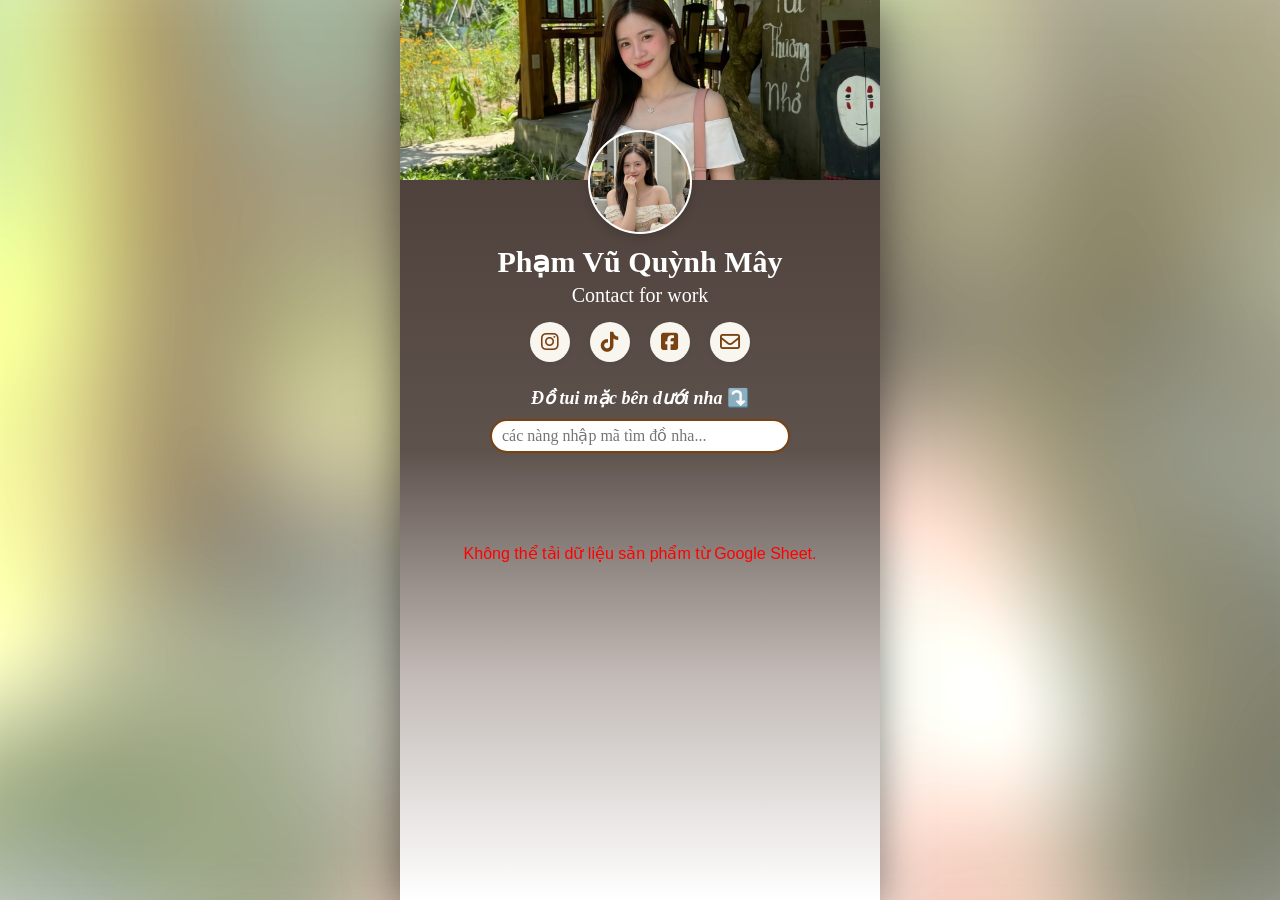
==== index.html @ 5b3389b4 "hoan thien code linkbio" ====
<!DOCTYPE html>
<html lang="vi">
<head>
    <meta charset="UTF-8">
    <meta name="viewport" content="width=device-width, initial-scale=1.0">
    <!-- Thẻ tối ưu hiển thị khi share link lên mạng xã hội -->
    <meta property="og:title" content="Phạm Vũ Quỳnh Mây | Link Bio & Review">
    <meta property="og:description" content="Tổng hợp đồ xinh tui mặc, các nàng nhập mã để tìm đồ nha!">
    <meta property="og:image" content="profile_phamvuquynhmay.png">
    <meta property="og:type" content="website">
    
    <!-- Favicon SVG màu trắng, không có vòng tròn nền -->
    <link rel="icon" type="image/svg+xml" href="data:image/svg+xml,<svg xmlns='http://www.w3.org/2000/svg' viewBox='0 0 32 32'><g transform='translate(4, 4) scale(1)'><path d='M10 13a5 5 0 0 0 7.54.54l3-3a5 5 0 0 0-7.07-7.07l-1.72 1.71' fill='none' stroke='%23FFFFFF' stroke-width='2.8' stroke-linecap='round' stroke-linejoin='round'/><path d='M14 11a5 5 0 0 0-7.54-.54l-3 3a5 5 0 0 0 7.07 7.07l1.71-1.71' fill='none' stroke='%23FFFFFF' stroke-width='2.8' stroke-linecap='round' stroke-linejoin='round'/></g></svg>">
    
    <!-- Liên kết đến file CSS bên ngoài -->
    <link rel="stylesheet" href="style.css">
    <link rel="stylesheet" href="https://cdnjs.cloudflare.com/ajax/libs/font-awesome/6.5.1/css/all.min.css">
</head>
<body>
    <!-- Bắt buộc khung chứa chính có position: relative để nút con định vị chuẩn xác bên trong -->
    <div class="bio-container" style="position: relative;">
        <!-- 1. Ảnh bìa (Cover photo) -->
        <div class="cover-photo">
            <img src="generated-images__link-in-bio__header-block__home__155e7f6a-af6e-482b-82a9-f696f2c221dc__448709b6-f2b4-4eed-a0bf-a99daf469901.webp" alt="Cover">
        </div>
        <!-- 2. Avatar tròn -->
        <div class="avatar-wrapper">
            <img src="profile_phamvuquynhmay.png" alt="Avatar">
        </div>
        <!-- 3. Tên và Bio -->
        <div class="profile-info">
            <h1>Phạm Vũ Quỳnh Mây</h1>
            <p>Contact for work</p>
        </div>
        <!-- 4. Các nút mạng xã hội -->
        <div class="social-icons">
            <a href="https://www.instagram.com/pvq.may_/" target="_blank" title="Instagram"><i class="fa-brands fa-instagram"></i></a>
            <a href="https://www.tiktok.com/@phamvuquynhmay" target="_blank" title="TikTok"><i class="fa-brands fa-tiktok"></i></a>
            <a href="https://www.facebook.com/maidaily.doxinh" target="_blank" title="Facebook"><i class="fa-brands fa-square-facebook"></i></a>
            <a href="https://mail.google.com/mail/?view=cm&fs=1&to=mayphamvuquynhmay@gmail.com" target="_blank" title="Email"><i class="fa-regular fa-envelope"></i></a>
        </div>
        <!-- 5. Tiêu đề và Ô tìm kiếm mã sản phẩm -->
        <div class="search-section">
            <p class="search-label"><i>Đồ tui mặc bên dưới nha </i>⤵️</p>
            <form onsubmit="event.preventDefault(); searchAndScroll();">
                <input type="search" id="searchCodeInput" placeholder="các nàng nhập mã tìm đồ nha..." maxlength="4" enterkeyhint="search">
            </form>
            <!-- Dòng chữ thông báo lỗi hiện trực tiếp, không bị Messenger chặn -->
            <div id="searchMessage" style="color: #ffffff; font-size: 15px; margin-top: 8px; text-align: center; font-family: Arima Madurai; min-height: 22px; font-weight: 600; text-shadow: 0 1px 2px rgba(0,0,0,0.4);"></div>
        </div>
        <!-- 6. Khu vực chứa danh sách sản phẩm (Sẽ được JavaScript tự động điền vào đây) -->
        <div id="product-list" class="product-list">
            <!-- Sản phẩm sẽ hiện ở đây -->
        </div>

       <!-- Nút nổi quay lại chỉ còn icon mũi tên -->
            <button id="backToTopBtn" onclick="scrollToSearch()" title="Quay lại tìm kiếm">
                <i class="fa-solid fa-arrow-up"></i>
            </button>
    </div>

    <!-- Liên kết đến file JavaScript -->
    <script src="script.js"></script>
</body>
</html>
---- style.css ----
/* --- Áp dụng cho TOÀN BỘ trang web (Chặn bôi đen, chặn menu giữ ảnh trên điện thoại) --- */
body, html {
    -webkit-user-select: none;    
    -moz-user-select: none;        
    -ms-user-select: none;        
    user-select: none;            
    /* ĐÃ XÓA -webkit-touch-callout: none; ở đây để cho phép hiện preview link */
}

/* Cho phép người dùng nhập liệu bình thường ở các ô tìm kiếm hoặc ô nhập văn bản */
input, textarea {
    -webkit-user-select: text;
    user-select: text;
}

/* Thiết lập chung và body */
body {
    margin: 0;
    padding: 0;
    font-family: -apple-system, BlinkMacSystemFont, "Segoe UI", Roboto, Helvetica, Arial, sans-serif;
    color: #333;
    display: flex;
    justify-content: center;
    align-items: flex-start;
    min-height: 100vh;
    position: relative;
    background-color: #f9f6f0;
    overflow-x: hidden;
}
body::before {
    content: "";
    position: fixed;
    top: 0;
    left: 0;
    width: 100vw;
    height: 100vh;
    background-image: url('generated-images__link-in-bio__header-block__home__155e7f6a-af6e-482b-82a9-f696f2c221dc__448709b6-f2b4-4eed-a0bf-a99daf469901.webp');
    background-size: cover;
    background-position: center;
    filter: blur(50px) brightness(1.4) saturate(1.3);
    transform: scale(1.2);
    z-index: -2;
}
body::after {
    content: "";
    position: fixed;
    top: 0;
    left: 0;
    width: 100vw;
    height: 100vh;
    background: rgba(255, 255, 255, 0.4);
    z-index: -1;
}

/* Khung chính của trang Bio */
.bio-container {
    width: 100%;
    max-width: 480px;
    background: linear-gradient(to bottom, #453731 0%, #5E524D 50%, #C2BAB6 75%, #FFFFFF 100%);
    min-height: 100vh;
    box-shadow: 0 10px 40px rgba(0, 0, 0, 0.5);
    position: relative;
    padding-bottom: 40px;
    box-sizing: border-box;
    z-index: 1;
    border-radius: 0 !important;
    margin-top: 0 !important;
}

/* 1. Ảnh bìa (Cover photo) */
.cover-photo {
    width: 100%;
    height: 180px;
    overflow: hidden;
}
.cover-photo img {
    width: 100%;
    height: 100%;
    object-fit: cover;
}

/* 2. Avatar tròn */
.avatar-wrapper {
    width: 100px;
    height: 100px;
    border-radius: 50%;
    overflow: hidden;
    border: 2px solid #fff;
    margin: -50px auto 10px auto;
    position: relative;
    box-shadow: 0 4px 10px rgba(0, 0, 0, 0.15);
    background-color: #fff;
}
.avatar-wrapper img {
    width: 100%;
    height: 100%;
    object-fit: cover;
}

/* 3. Tên và Bio */
.profile-info {
    text-align: center;
    margin-bottom: 15px;
    padding: 0 15px;
}
.profile-info h1 {
    font-size: 30px;
    margin: 0 0 5px 0;
    color: #ffffff;
    font-weight: 700;
    font-family: Playfair Display;
}
.profile-info p {
    font-size: 20px;
    color: #ffffff;
    margin: 0;
    font-family: Arima Madurai;
}

/* 4. Các nút mạng xã hội */
.social-icons {
    display: flex;
    justify-content: center;
    gap: 20px;
    margin-bottom: 25px;
}
.social-icons a {
    font-size: 20px;
    color: #784212;
    background-color: #f9f6f0;
    width: 40px;
    height: 40px;
    border-radius: 50%;
    display: flex;
    justify-content: center;
    align-items: center;
    text-decoration: none;
    transition: transform 0.2s ease, background-color 0.2s ease, color 0.2s ease;
    box-shadow: 0 2px 5px rgba(0,0,0,0.05);
}
.social-icons a:active, .social-icons a:hover {
    background-color: #784212;
    color: #fff;
    transform: scale(0.95);
}

/* 5. Ô tìm kiếm */
.search-section {
    text-align: center;
    padding: 0 20px;
    margin-bottom: 25px;
}
.search-label {
    font-size: 18px;
    font-weight: 600;
    color: #ffff;
    margin-bottom: 10px;
    font-family: Arima Madurai;
}
#searchCodeInput {
    width: 100%;
    max-width: 300px;
    padding: 6px 10px;
    border: 2px solid #784212;
    border-radius: 25px;
    outline: none;
    box-sizing: border-box;
    transition: all 0.3s ease;
    background-color: #fff;
    font-family: Arima Madurai;
    font-size: 16px;
    transform: none !important;
}
#searchCodeInput:focus {
    box-shadow: 0 0 8px rgba(120, 66, 18, 0.4);
    transform: none !important;
}

/* 6. Khu vực danh sách sản phẩm */
.product-list {
    display: flex;
    flex-direction: column;
    align-items: center;
    gap: 15px;
    padding: 0 15px;
    width: 100%;
    box-sizing: border-box;
}

/* Khung sản phẩm chuẩn: Mở hoàn toàn tính năng chạm giữ xem trước link (Preview) */

.product-card, 
a.product-card {
    width: 100%;
    max-width: 410px;
    height: 180px;
    border: 2px solid #784212;
    border-radius: 16px;
    box-sizing: border-box;
    position: relative;
    overflow: hidden;
    background-color: #fff !important;
    display: flex;
    text-decoration: none;
    
    transform-origin: center center;
    transition: transform 0.45s cubic-bezier(0.25, 0.8, 0.25, 1), box-shadow 0.45s ease, opacity 0.4s ease, filter 0.4s ease !important;
    opacity: 1;
    box-shadow: 0 4px 10px rgba(0, 0, 0, 0.05);
    
    /* CHÚ Ý: Đã gỡ bỏ touch-callout và user-select chặn trên thẻ a để cho phép hiện preview */
    -webkit-user-select: none !important;
    user-select: none !important;
}

.product-card.reverse {
    flex-direction: row-reverse;
}

.product-card .card-image {
    width: 50%;
    height: 100%;
    flex-shrink: 0;
    background: #eee;
    /* Gỡ bỏ mọi lệnh chặn touch-callout ở vùng ảnh */
}

.product-card .card-image img {
    width: 100%;
    height: 100%;
    object-fit: cover;
    object-position: center 20%;
    
    /* QUAN TRỌNG: Gỡ bỏ pointer-events: none để khi người dùng nhấn giữ vào ảnh, 
       trình duyệt nhận diện đúng là đang bấm vào link nằm trong thẻ a và bật Preview */
    -webkit-user-drag: none;
}

.product-card .card-content {
    width: 50%;
    height: 100%;
    padding: 15px;
    display: flex;
    flex-direction: column;
    justify-content: center;
    box-sizing: border-box;
    background-color: #fff !important;
}

/* Hiệu ứng co giãn mềm mại khi HOVER hoặc ACTIVE */
.product-card:hover, 
a.product-card:hover,
.product-card:active,
a.product-card:active {
    transform: scale(1.02);
    box-shadow: 0 10px 24px rgba(120, 66, 18, 0.15);
}

/* --- HIỆU ỨNG TÌM KIẾM MÃ SẢN PHẨM --- */
.product-card.product-highlight {
    transform: scale(1.04) !important;
    box-shadow: 0 16px 32px rgba(120, 66, 18, 0.3) !important;
    border-color: #d97706 !important;
    z-index: 10;
}

.product-card.product-dimmed {
    opacity: 0.35 !important;
    filter: grayscale(30%);
}
/* --- NÚT QUAY LẠI CHỈ CÓ ICON MŨI TÊN --- */
#backToTopBtn {
    position: sticky;
    float: right;
    bottom: 20px;
    margin-right: 0px;
    margin-top: -50px; /* Điều chỉnh lại khoảng cách cho cân đối khi không có chữ */
    z-index: 99;
    width: 38px;   /* Thu nhỏ kích thước lại chút cho gọn gàng */
    height: 38px;
    background-color: #784212; /* Tông màu chủ đạo */
    color: white;
    border: none;
    border-radius: 50%;
    cursor: pointer;
    display: flex;
    align-items: center;
    justify-content: center;
    box-shadow: 0 4px 10px rgba(0, 0, 0, 0.3);
    opacity: 0;
    visibility: hidden;
    transition: all 0.3s ease;
    -webkit-tap-highlight-color: transparent;
    padding: 0;
}

/* Định dạng icon mũi tên nằm chính giữa nút */
#backToTopBtn i {
    font-size: 14px;
}

/* Khi cuộn trang xuống đủ điều kiện thì nút sẽ hiện lên */
#backToTopBtn.show {
    opacity: 1;
    visibility: visible;
}

/* Hiệu ứng khi rê chuột hoặc chạm vào nút */
#backToTopBtn:hover {
    transform: scale(1.08);
    background-color: #5E524D;
}

#backToTopBtn:active {
    transform: scale(0.95);
}

/* 7. Responsive */
@media (min-width: 768px) {
    body {
        padding: 0 !important;
    }
    .bio-container {
        border-radius: 0 !important;
        min-height: 100vh;
    }
}
/* 7. Responsive */
@media (min-width: 768px) {
    body {
        padding: 0 !important;
    }
    .bio-container {
        border-radius: 0 !important;
        min-height: 100vh;
    }
}
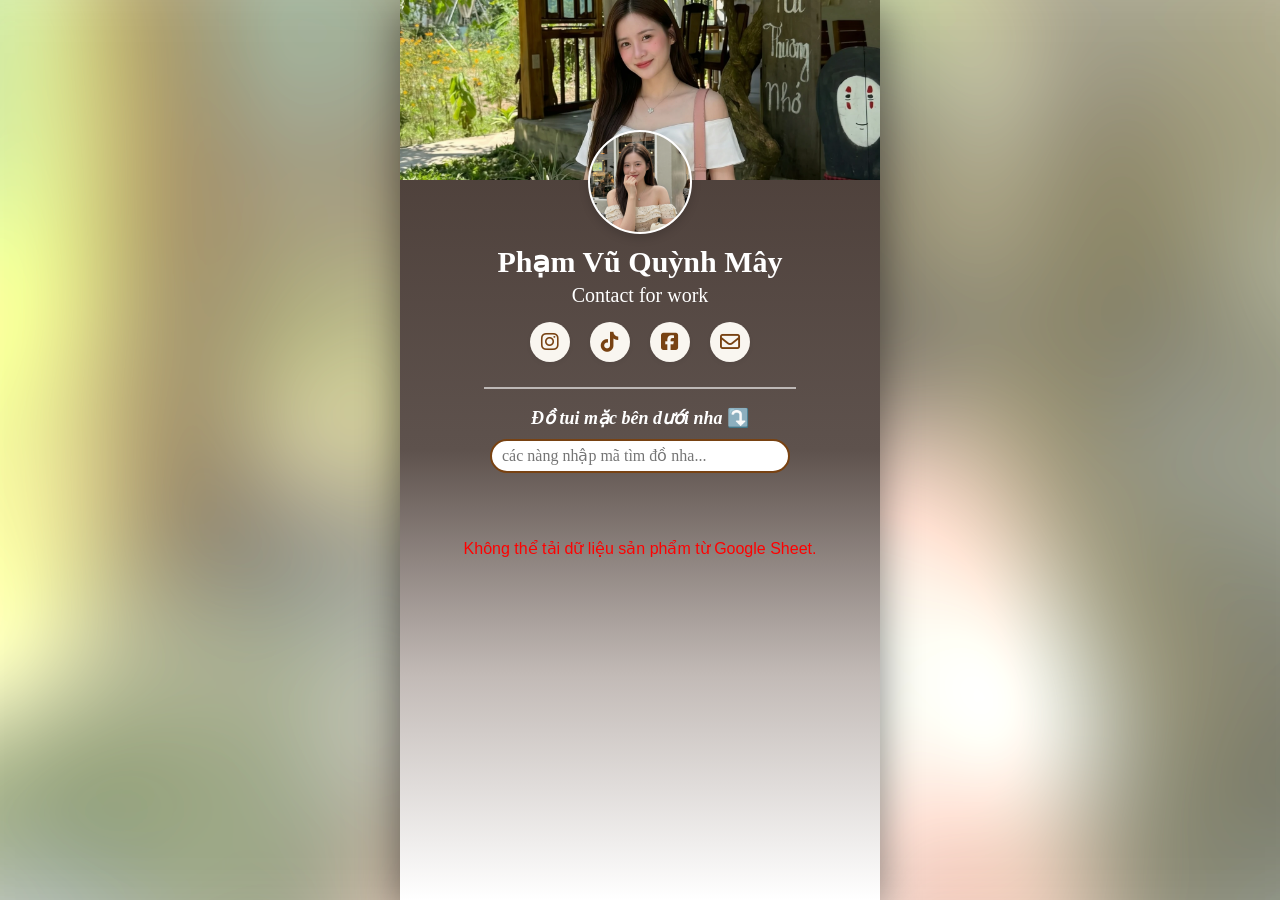
==== commit 9ad8ad0a: "hoan thien code linkbio" ====
--- a/index.html
+++ b/index.html
@@ -39,6 +39,10 @@
             <a href="https://www.facebook.com/maidaily.doxinh" target="_blank" title="Facebook"><i class="fa-brands fa-square-facebook"></i></a>
             <a href="https://mail.google.com/mail/?view=cm&fs=1&to=mayphamvuquynhmay@gmail.com" target="_blank" title="Email"><i class="fa-regular fa-envelope"></i></a>
         </div>
+
+        <!-- DẤU GẠCH NGANG TRẮNG NGĂN CÁCH -->
+        <hr class="divider">
+        
         <!-- 5. Tiêu đề và Ô tìm kiếm mã sản phẩm -->
         <div class="search-section">
             <p class="search-label"><i>Đồ tui mặc bên dưới nha </i>⤵️</p>
--- a/style.css
+++ b/style.css
@@ -144,11 +144,20 @@
     transform: scale(0.95);
 }
 
+/* --- ĐƯỜNG GẠCH --- */
+hr.divider {
+    border: none;
+    height: 1.5px;
+    background-color: #ffffff;
+    width: 65%;
+    margin: 10px auto 15px auto; /* Sửa lại dòng này: 10px ở phía trên, 15px ở phía dưới */
+    opacity: 0.6;
+}
+
 /* 5. Ô tìm kiếm */
 .search-section {
     text-align: center;
     padding: 0 20px;
-    margin-bottom: 25px;
 }
 .search-label {
     font-size: 18px;
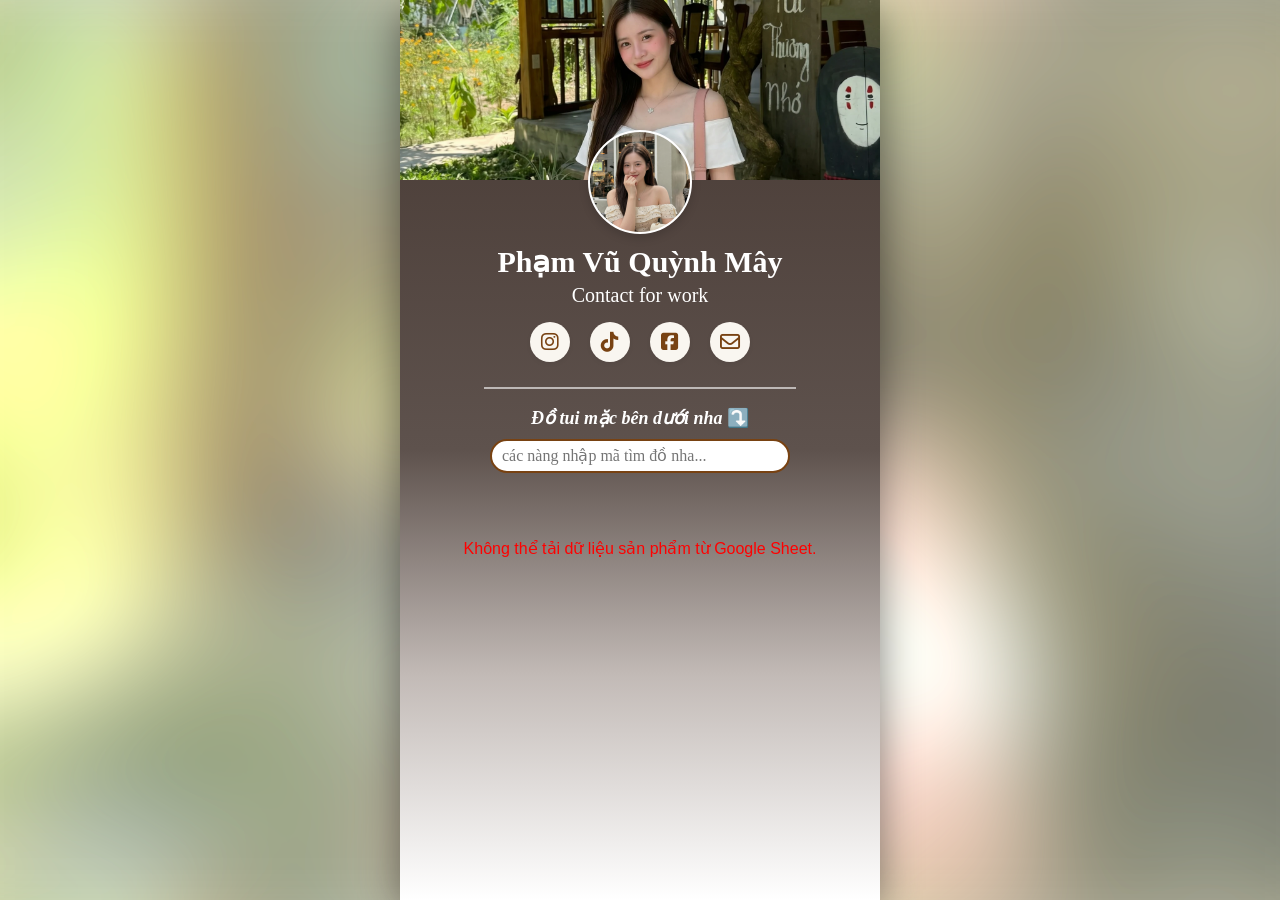
==== commit 9fb9a446: "Toi uu toc do link bio, them phan trang va cache" ====
--- a/index.html
+++ b/index.html
@@ -56,6 +56,12 @@
         <div id="product-list" class="product-list">
             <!-- Sản phẩm sẽ hiện ở đây -->
         </div>
+        <!-- THÊM NÚT XEM THÊM ĐỂ TỐI ƯU TỐC ĐỘ -->
+        <div id="loadMoreContainer" style="text-align: center; margin: 20px 0; display: none;">
+            <button id="loadMoreBtn" onclick="loadMoreProducts()" style="background: #ffffff; color: #2b1d19; border: none; padding: 10px 24px; border-radius: 20px; font-weight: bold; cursor: pointer; box-shadow: 0 4px 10px rgba(0,0,0,0.2); font-family: inherit;">
+                Xem thêm sản phẩm 🔻
+            </button>
+        </div>
 
        <!-- Nút nổi quay lại chỉ còn icon mũi tên -->
             <button id="backToTopBtn" onclick="scrollToSearch()" title="Quay lại tìm kiếm">
--- a/style.css
+++ b/style.css
@@ -7,6 +7,10 @@
     /* ĐÃ XÓA -webkit-touch-callout: none; ở đây để cho phép hiện preview link */
 }
 
+/* html {
+    scroll-behavior: smooth;
+} */
+
 /* Cho phép người dùng nhập liệu bình thường ở các ô tìm kiếm hoặc ô nhập văn bản */
 input, textarea {
     -webkit-user-select: text;
@@ -19,14 +23,13 @@
     padding: 0;
     font-family: -apple-system, BlinkMacSystemFont, "Segoe UI", Roboto, Helvetica, Arial, sans-serif;
     color: #333;
-    display: flex;
-    justify-content: center;
-    align-items: flex-start;
+    display: block; /* Đổi từ flex sang block để khung dính sát đỉnh */
     min-height: 100vh;
     position: relative;
     background-color: #f9f6f0;
     overflow-x: hidden;
 }
+
 body::before {
     content: "";
     position: fixed;
@@ -35,7 +38,6 @@
     width: 100vw;
     height: 100vh;
     background-image: url('generated-images__link-in-bio__header-block__home__155e7f6a-af6e-482b-82a9-f696f2c221dc__448709b6-f2b4-4eed-a0bf-a99daf469901.webp');
-    background-size: cover;
     background-position: center;
     filter: blur(50px) brightness(1.4) saturate(1.3);
     transform: scale(1.2);
@@ -64,7 +66,7 @@
     box-sizing: border-box;
     z-index: 1;
     border-radius: 0 !important;
-    margin-top: 0 !important;
+    margin: 0 auto !important; /* Đảm bảo căn giữa trên PC và dính sát đỉnh trên mobile */
 }
 
 /* 1. Ảnh bìa (Cover photo) */
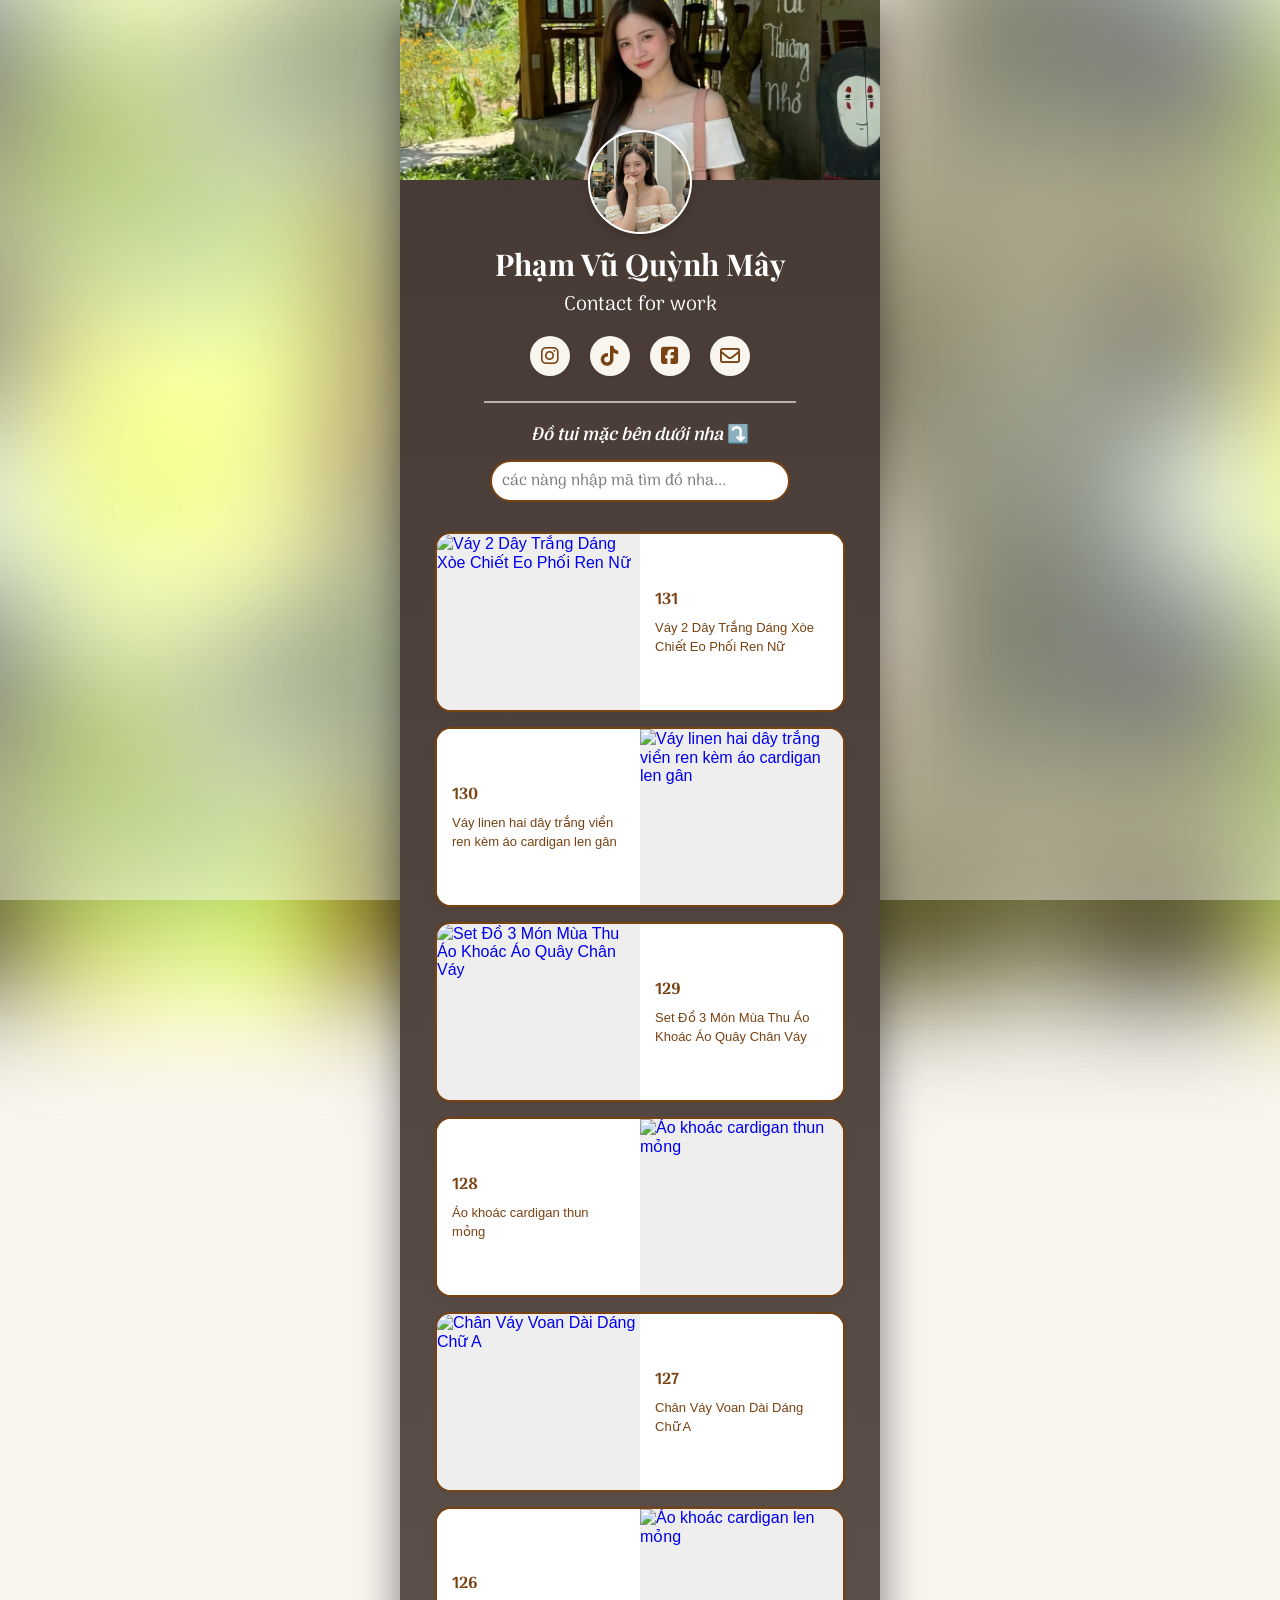
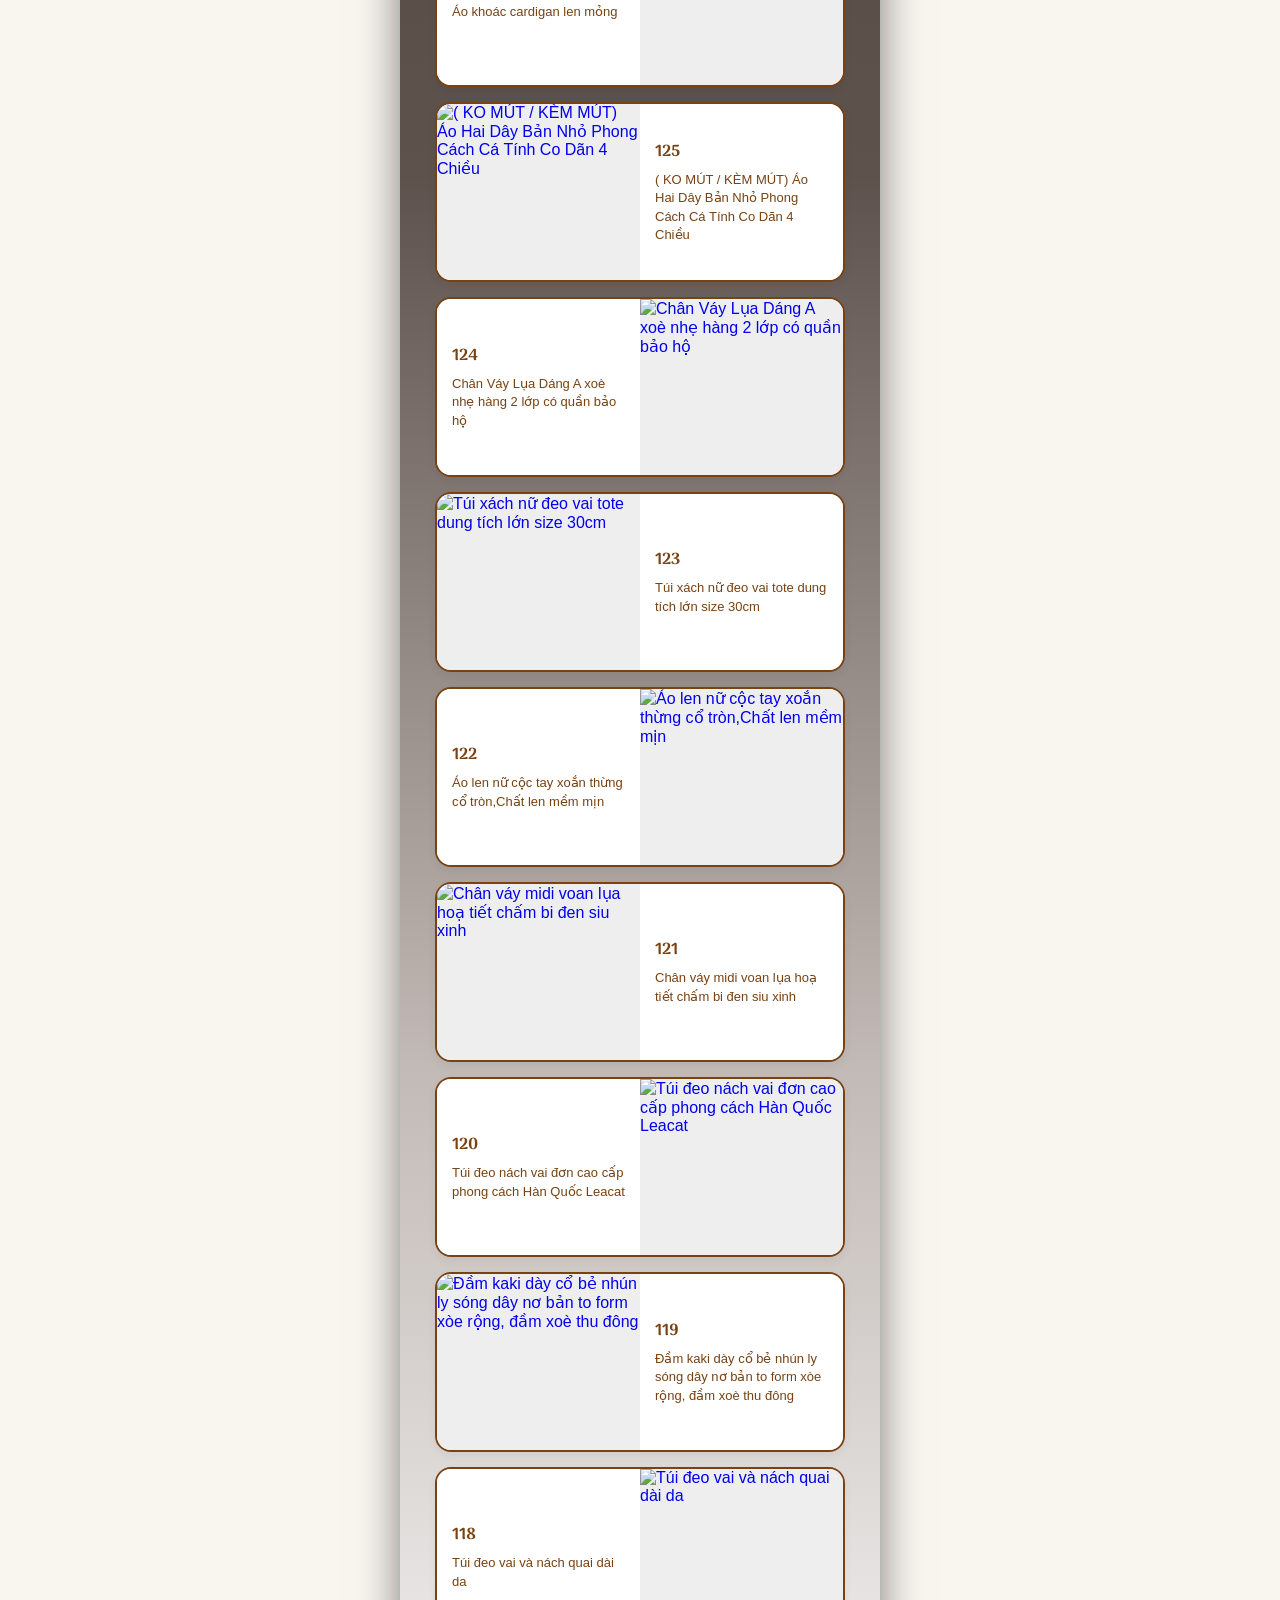
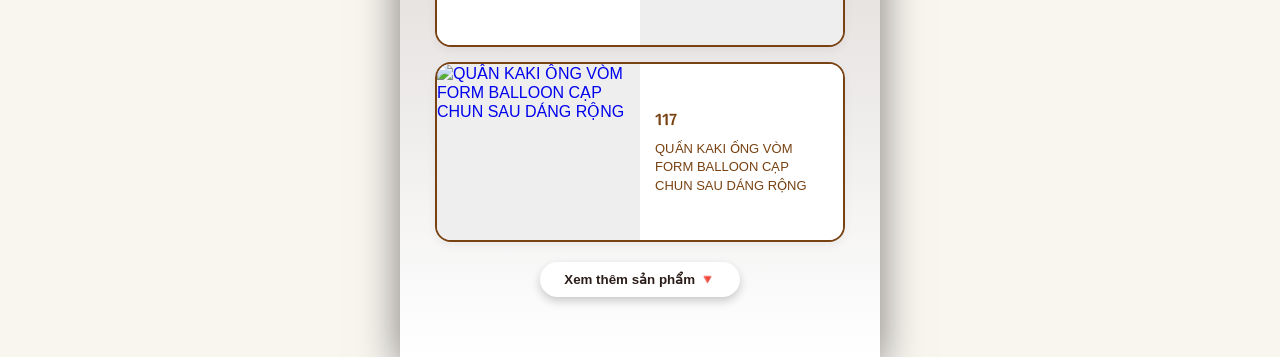
==== commit 7e762163: "cap nhat: Sản phẩm Link bio - Google Trang tính.html, 2.html, 407800075-waffle_k_ltr.css (+34 file)" ====
--- a/index.html
+++ b/index.html
@@ -3,29 +3,55 @@
 <head>
     <meta charset="UTF-8">
     <meta name="viewport" content="width=device-width, initial-scale=1.0">
-    <!-- Thẻ tối ưu hiển thị khi share link lên mạng xã hội -->
+    <title>Phạm Vũ Quỳnh Mây | Link Bio &amp; Review</title>
+    <meta name="description" content="Tổng hợp đồ xinh tui mặc, các nàng nhập mã để tìm đồ nha!">
+
+    <!-- Thẻ tối ưu hiển thị khi share link lên mạng xã hội (og:image phải là URL đầy đủ) -->
     <meta property="og:title" content="Phạm Vũ Quỳnh Mây | Link Bio & Review">
     <meta property="og:description" content="Tổng hợp đồ xinh tui mặc, các nàng nhập mã để tìm đồ nha!">
-    <meta property="og:image" content="profile_phamvuquynhmay.png">
+    <meta property="og:image" content="https://mayphamvuquynh-linkbio.github.io/linkbio/profile_phamvuquynhmay.jpg">
     <meta property="og:type" content="website">
-    
+    <meta property="og:locale" content="vi_VN">
+
     <!-- Favicon SVG màu trắng, không có vòng tròn nền -->
     <link rel="icon" type="image/svg+xml" href="data:image/svg+xml,<svg xmlns='http://www.w3.org/2000/svg' viewBox='0 0 32 32'><g transform='translate(4, 4) scale(1)'><path d='M10 13a5 5 0 0 0 7.54.54l3-3a5 5 0 0 0-7.07-7.07l-1.72 1.71' fill='none' stroke='%23FFFFFF' stroke-width='2.8' stroke-linecap='round' stroke-linejoin='round'/><path d='M14 11a5 5 0 0 0-7.54-.54l-3 3a5 5 0 0 0 7.07 7.07l1.71-1.71' fill='none' stroke='%23FFFFFF' stroke-width='2.8' stroke-linecap='round' stroke-linejoin='round'/></g></svg>">
-    
-    <!-- Liên kết đến file CSS bên ngoài -->
+
+    <!-- Tải sớm ảnh bìa và kết nối trước tới các máy chủ sẽ dùng -->
+    <link rel="preload" as="image" href="cover.webp">
+    <link rel="preconnect" href="https://i.ibb.co">
+    <link rel="preconnect" href="https://fonts.googleapis.com">
+    <link rel="preconnect" href="https://fonts.gstatic.com" crossorigin>
+    <link rel="preconnect" href="https://cdnjs.cloudflare.com" crossorigin>
+
+    <!-- BẮT ĐẦU TẢI DỮ LIỆU NGAY TỪ ĐÂY: không phải đợi CSS, font, icon hay script.js tải xong.
+         products.json là file tĩnh (nhanh). script.js lấy kết quả từ window.__snapshotFetch.
+         Apps Script (chậm) chỉ được gọi khi products.json lỗi hoặc đã cũ. -->
+    <script>
+        window.SHEET_API_URL = 'https://script.google.com/macros/s/AKfycbxqYsVBHmMiiGXJDNW6JQdgBQIZi9Rl0NBmW5xOOk3yvpV-qjSdxjigxwEQpOLTIMnA/exec';
+        window.__snapshotFetch = fetch('products.json', { cache: 'no-cache' }).catch(function () { return null; });
+    </script>
+
+    <!-- CSS chính của trang (nhỏ, cần để hiển thị đúng bố cục) -->
     <link rel="stylesheet" href="style.css">
-    <link rel="stylesheet" href="https://cdnjs.cloudflare.com/ajax/libs/font-awesome/6.5.1/css/all.min.css">
+
+    <!-- Font và icon tải KHÔNG chặn hiển thị: trang hiện trước, font/icon đến sau là tự thay vào -->
+    <link rel="stylesheet" href="https://fonts.googleapis.com/css2?family=Arima+Madurai:wght@400;700&family=Playfair+Display:wght@700&display=swap" media="print" onload="this.media='all'">
+    <link rel="stylesheet" href="https://cdnjs.cloudflare.com/ajax/libs/font-awesome/6.5.1/css/all.min.css" media="print" onload="this.media='all'">
+    <noscript>
+        <link rel="stylesheet" href="https://fonts.googleapis.com/css2?family=Arima+Madurai:wght@400;700&family=Playfair+Display:wght@700&display=swap">
+        <link rel="stylesheet" href="https://cdnjs.cloudflare.com/ajax/libs/font-awesome/6.5.1/css/all.min.css">
+    </noscript>
 </head>
 <body>
-    <!-- Bắt buộc khung chứa chính có position: relative để nút con định vị chuẩn xác bên trong -->
-    <div class="bio-container" style="position: relative;">
+    <!-- Khung chứa chính (position: relative được khai báo trong CSS) -->
+    <div class="bio-container">
         <!-- 1. Ảnh bìa (Cover photo) -->
         <div class="cover-photo">
-            <img src="generated-images__link-in-bio__header-block__home__155e7f6a-af6e-482b-82a9-f696f2c221dc__448709b6-f2b4-4eed-a0bf-a99daf469901.webp" alt="Cover">
+            <img src="cover.webp" alt="Ảnh bìa">
         </div>
         <!-- 2. Avatar tròn -->
         <div class="avatar-wrapper">
-            <img src="profile_phamvuquynhmay.png" alt="Avatar">
+            <img src="profile_phamvuquynhmay.jpg" alt="Ảnh đại diện Phạm Vũ Quỳnh Mây" width="100" height="100">
         </div>
         <!-- 3. Tên và Bio -->
         <div class="profile-info">
@@ -34,42 +60,42 @@
         </div>
         <!-- 4. Các nút mạng xã hội -->
         <div class="social-icons">
-            <a href="https://www.instagram.com/pvq.may_/" target="_blank" title="Instagram"><i class="fa-brands fa-instagram"></i></a>
-            <a href="https://www.tiktok.com/@phamvuquynhmay" target="_blank" title="TikTok"><i class="fa-brands fa-tiktok"></i></a>
-            <a href="https://www.facebook.com/maidaily.doxinh" target="_blank" title="Facebook"><i class="fa-brands fa-square-facebook"></i></a>
-            <a href="https://mail.google.com/mail/?view=cm&fs=1&to=mayphamvuquynhmay@gmail.com" target="_blank" title="Email"><i class="fa-regular fa-envelope"></i></a>
+            <a href="https://www.instagram.com/pvq.may_/" target="_blank" rel="noopener noreferrer" title="Instagram" aria-label="Instagram"><i class="fa-brands fa-instagram" aria-hidden="true"></i></a>
+            <a href="https://www.tiktok.com/@phamvuquynhmay" target="_blank" rel="noopener noreferrer" title="TikTok" aria-label="TikTok"><i class="fa-brands fa-tiktok" aria-hidden="true"></i></a>
+            <a href="https://www.facebook.com/maidaily.doxinh" target="_blank" rel="noopener noreferrer" title="Facebook" aria-label="Facebook"><i class="fa-brands fa-square-facebook" aria-hidden="true"></i></a>
+            <a href="https://mail.google.com/mail/?view=cm&amp;fs=1&amp;to=mayphamvuquynhmay@gmail.com" target="_blank" rel="noopener noreferrer" title="Email" aria-label="Gửi email"><i class="fa-regular fa-envelope" aria-hidden="true"></i></a>
         </div>
 
         <!-- DẤU GẠCH NGANG TRẮNG NGĂN CÁCH -->
         <hr class="divider">
-        
+
         <!-- 5. Tiêu đề và Ô tìm kiếm mã sản phẩm -->
         <div class="search-section">
             <p class="search-label"><i>Đồ tui mặc bên dưới nha </i>⤵️</p>
-            <form onsubmit="event.preventDefault(); searchAndScroll();">
-                <input type="search" id="searchCodeInput" placeholder="các nàng nhập mã tìm đồ nha..." maxlength="4" enterkeyhint="search">
+            <form id="searchForm" onsubmit="event.preventDefault(); searchAndScroll();">
+                <input type="search" id="searchCodeInput" placeholder="các nàng nhập mã tìm đồ nha..." maxlength="10" enterkeyhint="search" autocomplete="off" aria-label="Nhập mã sản phẩm để tìm">
             </form>
             <!-- Dòng chữ thông báo lỗi hiện trực tiếp, không bị Messenger chặn -->
-            <div id="searchMessage" style="color: #ffffff; font-size: 15px; margin-top: 8px; text-align: center; font-family: Arima Madurai; min-height: 22px; font-weight: 600; text-shadow: 0 1px 2px rgba(0,0,0,0.4);"></div>
+            <div id="searchMessage" role="status" aria-live="polite"></div>
         </div>
-        <!-- 6. Khu vực chứa danh sách sản phẩm (Sẽ được JavaScript tự động điền vào đây) -->
+        <!-- 6. Khu vực chứa danh sách sản phẩm (JavaScript tự động điền vào đây) -->
         <div id="product-list" class="product-list">
             <!-- Sản phẩm sẽ hiện ở đây -->
         </div>
-        <!-- THÊM NÚT XEM THÊM ĐỂ TỐI ƯU TỐC ĐỘ -->
-        <div id="loadMoreContainer" style="text-align: center; margin: 20px 0; display: none;">
-            <button id="loadMoreBtn" onclick="loadMoreProducts()" style="background: #ffffff; color: #2b1d19; border: none; padding: 10px 24px; border-radius: 20px; font-weight: bold; cursor: pointer; box-shadow: 0 4px 10px rgba(0,0,0,0.2); font-family: inherit;">
+        <!-- Nút xem thêm để tối ưu tốc độ -->
+        <div id="loadMoreContainer">
+            <button id="loadMoreBtn" type="button" onclick="loadMoreProducts()">
                 Xem thêm sản phẩm 🔻
             </button>
         </div>
 
-       <!-- Nút nổi quay lại chỉ còn icon mũi tên -->
-            <button id="backToTopBtn" onclick="scrollToSearch()" title="Quay lại tìm kiếm">
-                <i class="fa-solid fa-arrow-up"></i>
-            </button>
+        <!-- Nút nổi quay lại chỉ còn icon mũi tên -->
+        <button id="backToTopBtn" type="button" onclick="scrollToSearch()" title="Quay lại tìm kiếm" aria-label="Quay lại ô tìm kiếm">
+            <i class="fa-solid fa-arrow-up" aria-hidden="true"></i>
+        </button>
     </div>
 
     <!-- Liên kết đến file JavaScript -->
-    <script src="script.js"></script>
+    <script src="script.js" defer></script>
 </body>
-</html>+</html>
--- a/style.css
+++ b/style.css
@@ -37,7 +37,7 @@
     left: 0;
     width: 100vw;
     height: 100vh;
-    background-image: url('generated-images__link-in-bio__header-block__home__155e7f6a-af6e-482b-82a9-f696f2c221dc__448709b6-f2b4-4eed-a0bf-a99daf469901.webp');
+    background-image: url('cover.webp');
     background-position: center;
     filter: blur(50px) brightness(1.4) saturate(1.3);
     transform: scale(1.2);
@@ -65,8 +65,8 @@
     padding-bottom: 40px;
     box-sizing: border-box;
     z-index: 1;
-    border-radius: 0 !important;
-    margin: 0 auto !important; /* Đảm bảo căn giữa trên PC và dính sát đỉnh trên mobile */
+    border-radius: 0;
+    margin: 0 auto; /* Căn giữa trên PC và dính sát đỉnh trên mobile */
 }
 
 /* 1. Ảnh bìa (Cover photo) */
@@ -110,13 +110,13 @@
     margin: 0 0 5px 0;
     color: #ffffff;
     font-weight: 700;
-    font-family: Playfair Display;
+    font-family: 'Playfair Display', serif;
 }
 .profile-info p {
     font-size: 20px;
     color: #ffffff;
     margin: 0;
-    font-family: Arima Madurai;
+    font-family: 'Arima Madurai', cursive;
 }
 
 /* 4. Các nút mạng xã hội */
@@ -166,7 +166,7 @@
     font-weight: 600;
     color: #ffff;
     margin-bottom: 10px;
-    font-family: Arima Madurai;
+    font-family: 'Arima Madurai', cursive;
 }
 #searchCodeInput {
     width: 100%;
@@ -178,13 +178,56 @@
     box-sizing: border-box;
     transition: all 0.3s ease;
     background-color: #fff;
-    font-family: Arima Madurai;
+    font-family: 'Arima Madurai', cursive;
     font-size: 16px;
     transform: none !important;
 }
 #searchCodeInput:focus {
     box-shadow: 0 0 8px rgba(120, 66, 18, 0.4);
     transform: none !important;
+}
+
+/* Dòng thông báo khi không tìm thấy mã */
+#searchMessage {
+    color: #ffffff;
+    font-size: 15px;
+    margin-top: 8px;
+    text-align: center;
+    font-family: 'Arima Madurai', cursive;
+    min-height: 22px;
+    font-weight: 600;
+    text-shadow: 0 1px 2px rgba(0, 0, 0, 0.4);
+}
+
+/* Thông báo trong danh sách (đang tải / lỗi / chưa có sản phẩm) */
+.list-message {
+    text-align: center;
+    color: #ffffff;
+    padding: 20px;
+    margin: 0;
+    font-family: 'Arima Madurai', cursive;
+    text-shadow: 0 1px 2px rgba(0, 0, 0, 0.4);
+}
+.list-message-error {
+    color: #ffd6d6;
+}
+
+/* Nút "Xem thêm sản phẩm" */
+#loadMoreContainer {
+    text-align: center;
+    margin: 20px 0;
+    display: none;
+}
+#loadMoreBtn {
+    background: #ffffff;
+    color: #2b1d19;
+    border: none;
+    padding: 10px 24px;
+    border-radius: 20px;
+    font-weight: bold;
+    cursor: pointer;
+    box-shadow: 0 4px 10px rgba(0, 0, 0, 0.2);
+    font-family: inherit;
 }
 
 /* 6. Khu vực danh sách sản phẩm */
@@ -213,7 +256,8 @@
     background-color: #fff !important;
     display: flex;
     text-decoration: none;
-    
+    -webkit-tap-highlight-color: transparent;
+
     transform-origin: center center;
     transition: transform 0.45s cubic-bezier(0.25, 0.8, 0.25, 1), box-shadow 0.45s ease, opacity 0.4s ease, filter 0.4s ease !important;
     opacity: 1;
@@ -258,13 +302,35 @@
     background-color: #fff !important;
 }
 
-/* Hiệu ứng co giãn mềm mại khi HOVER hoặc ACTIVE */
-.product-card:hover, 
-a.product-card:hover,
+/* Mã và tên sản phẩm trong thẻ */
+.product-card .card-id {
+    font-weight: 700;
+    font-family: 'Arima Madurai', cursive;
+    font-size: 16px;
+    color: #784212;
+    margin-bottom: 6px;
+}
+.product-card .card-title {
+    font-size: 13px;
+    color: #784212;
+    margin: 0;
+    line-height: 1.4;
+    display: -webkit-box;
+    -webkit-line-clamp: 4;
+    line-clamp: 4;
+    -webkit-box-orient: vertical;
+    overflow: hidden;
+}
+
+/* Hiệu ứng phóng nhẹ khi HOVER, co lại khi bấm (ACTIVE) */
+.product-card:hover,
+a.product-card:hover {
+    transform: scale(1.02);
+    box-shadow: 0 10px 24px rgba(120, 66, 18, 0.15);
+}
 .product-card:active,
 a.product-card:active {
-    transform: scale(1.02);
-    box-shadow: 0 10px 24px rgba(120, 66, 18, 0.15);
+    transform: scale(0.97);
 }
 
 /* --- HIỆU ỨNG TÌM KIẾM MÃ SẢN PHẨM --- */
@@ -281,11 +347,11 @@
 }
 /* --- NÚT QUAY LẠI CHỈ CÓ ICON MŨI TÊN --- */
 #backToTopBtn {
-    position: sticky;
-    float: right;
+    /* position: fixed ổn định hơn sticky + float trên trình duyệt di động.
+       right được tính để nút luôn nằm trong khung 480px ở giữa màn hình */
+    position: fixed;
     bottom: 20px;
-    margin-right: 0px;
-    margin-top: -50px; /* Điều chỉnh lại khoảng cách cho cân đối khi không có chữ */
+    right: max(16px, calc(50% - 240px + 16px));
     z-index: 99;
     width: 38px;   /* Thu nhỏ kích thước lại chút cho gọn gàng */
     height: 38px;
@@ -326,23 +392,4 @@
     transform: scale(0.95);
 }
 
-/* 7. Responsive */
-@media (min-width: 768px) {
-    body {
-        padding: 0 !important;
-    }
-    .bio-container {
-        border-radius: 0 !important;
-        min-height: 100vh;
-    }
-}
-/* 7. Responsive */
-@media (min-width: 768px) {
-    body {
-        padding: 0 !important;
-    }
-    .bio-container {
-        border-radius: 0 !important;
-        min-height: 100vh;
-    }
-}+/* 7. Responsive: khung đã có max-width 480px và tự căn giữa nên không cần luật riêng cho màn hình lớn */
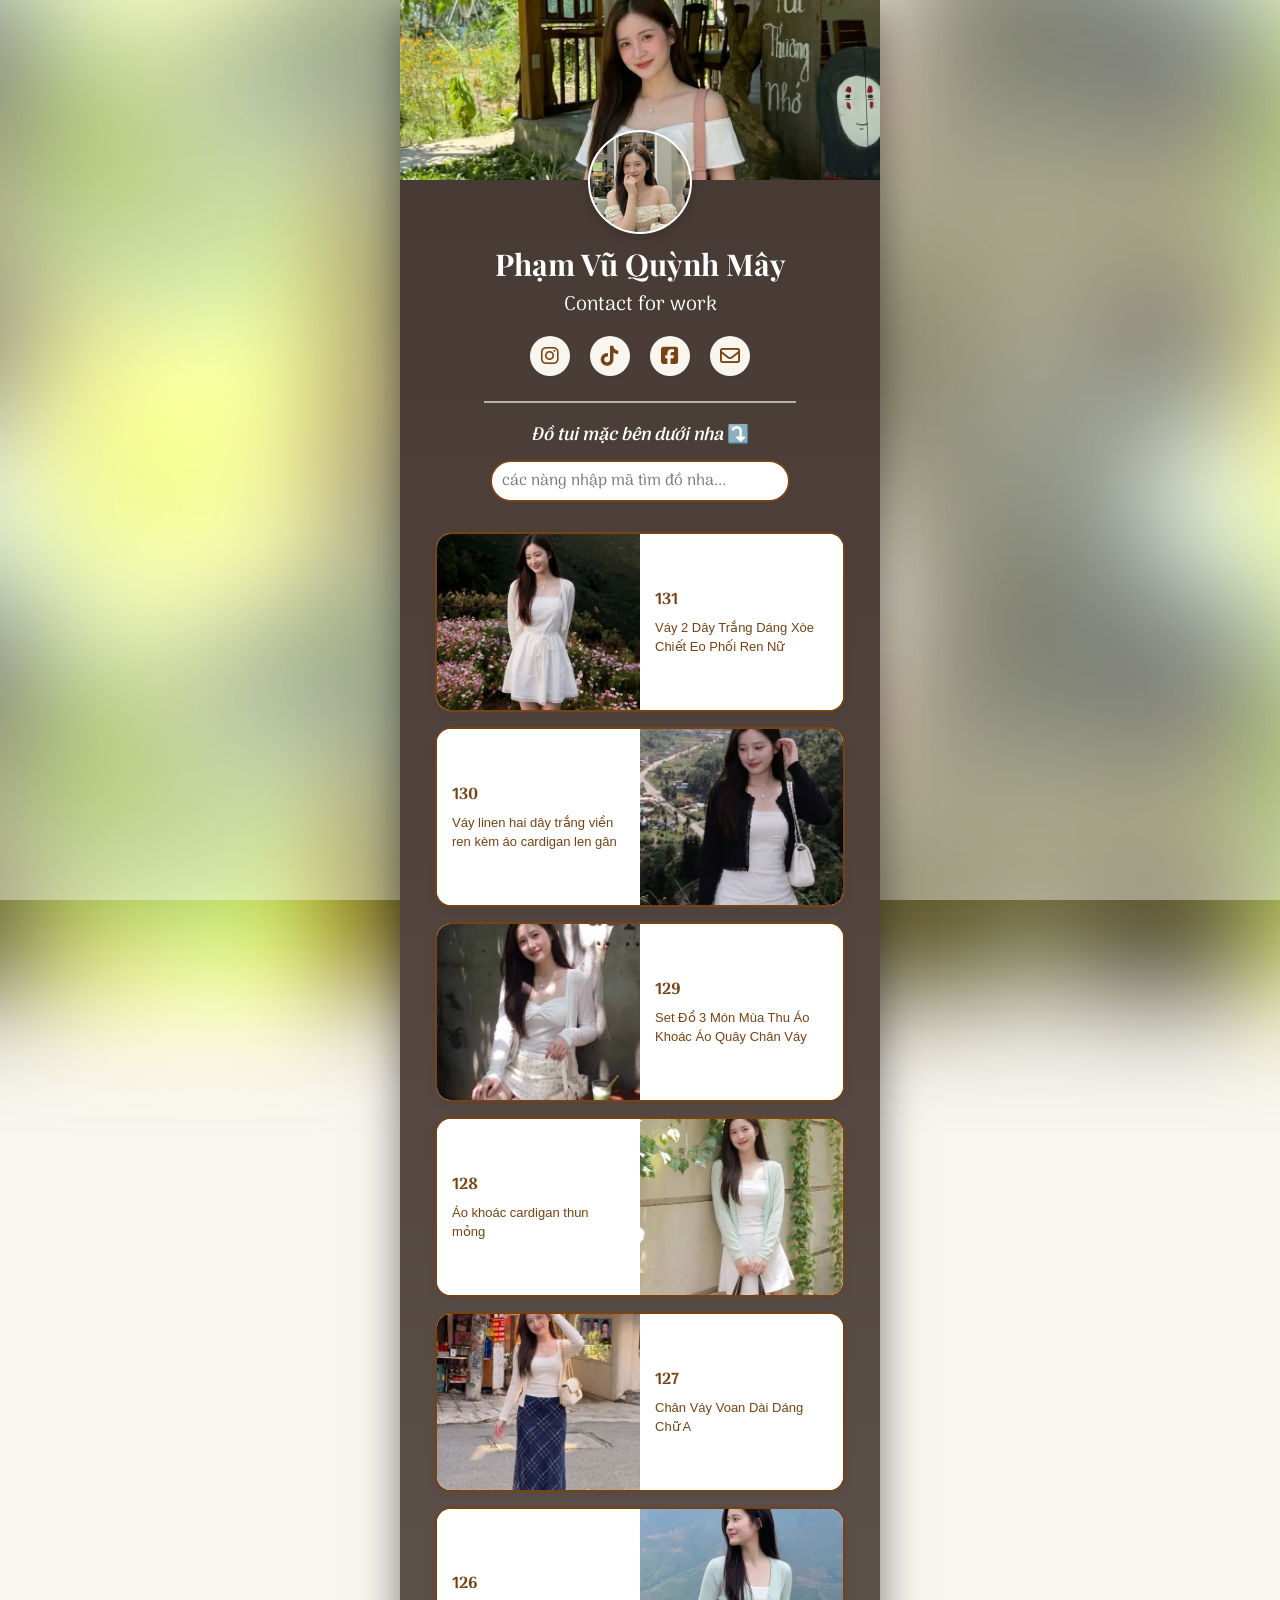
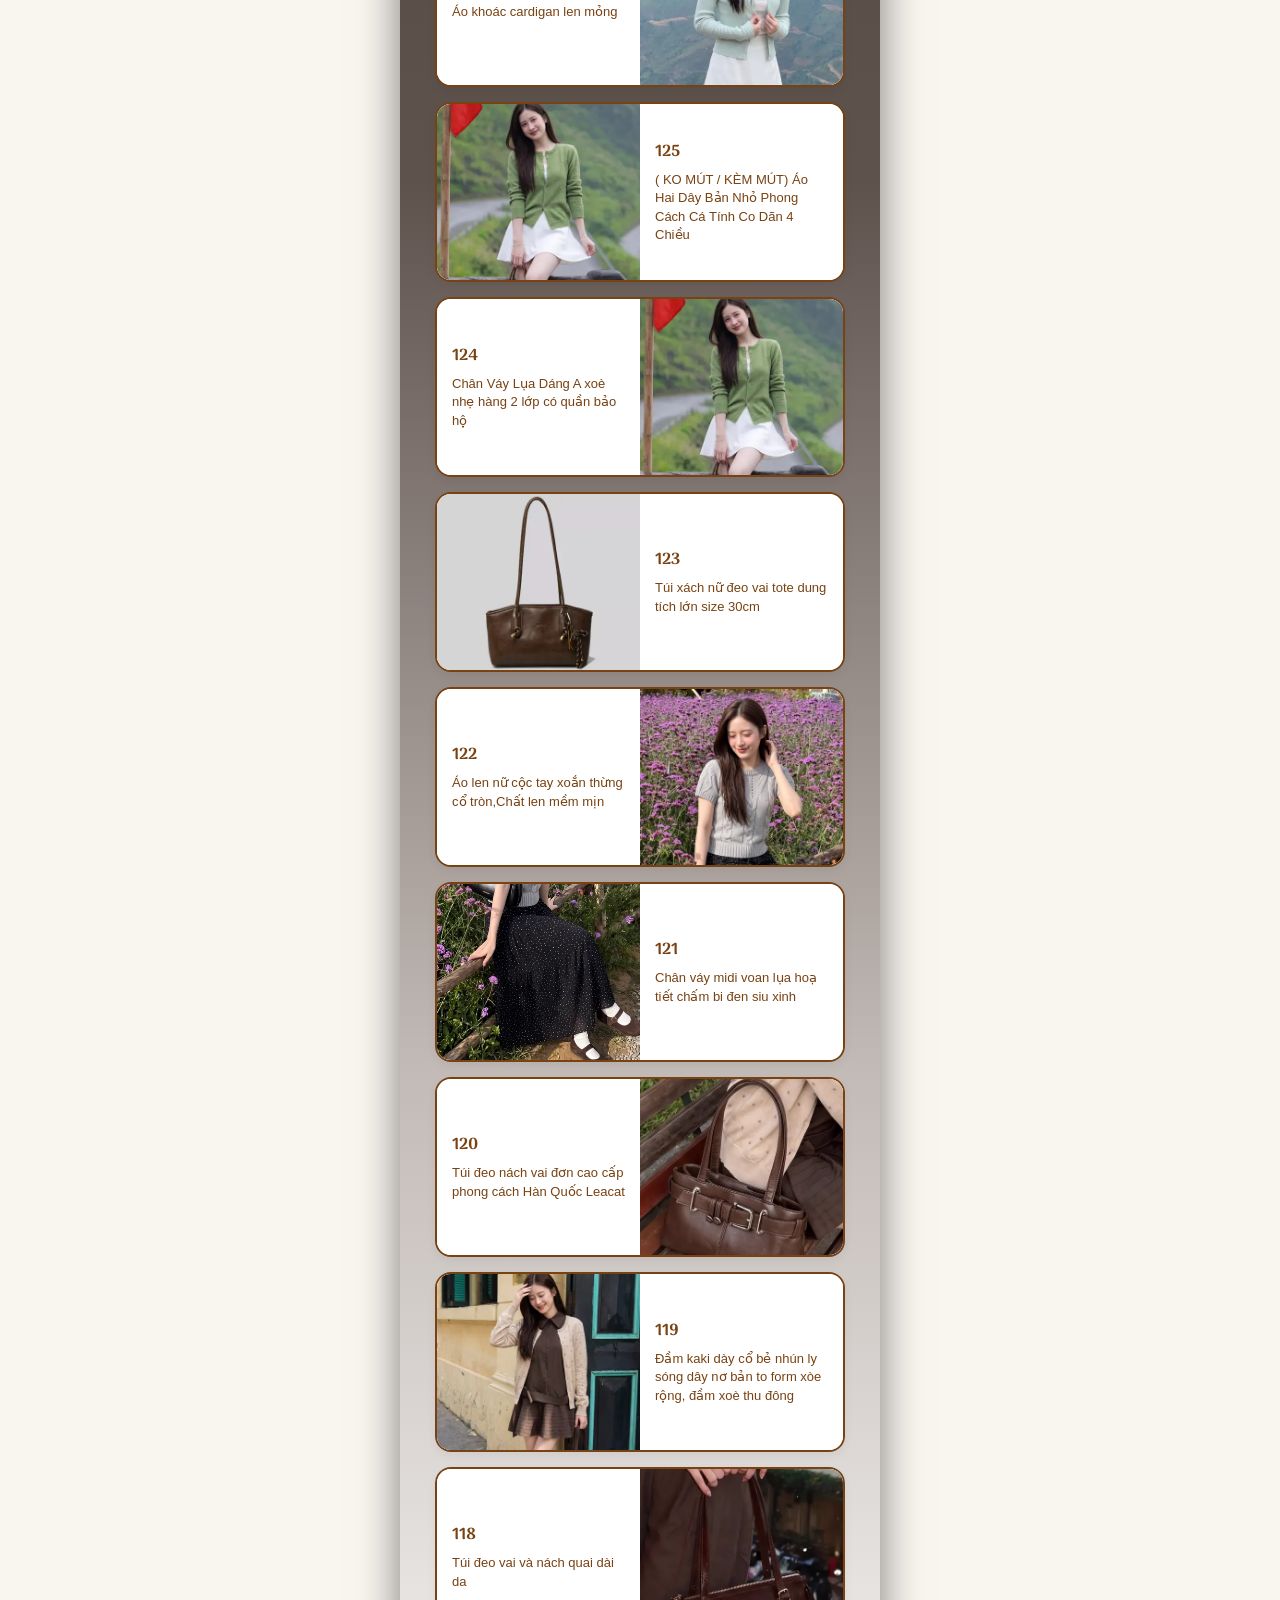
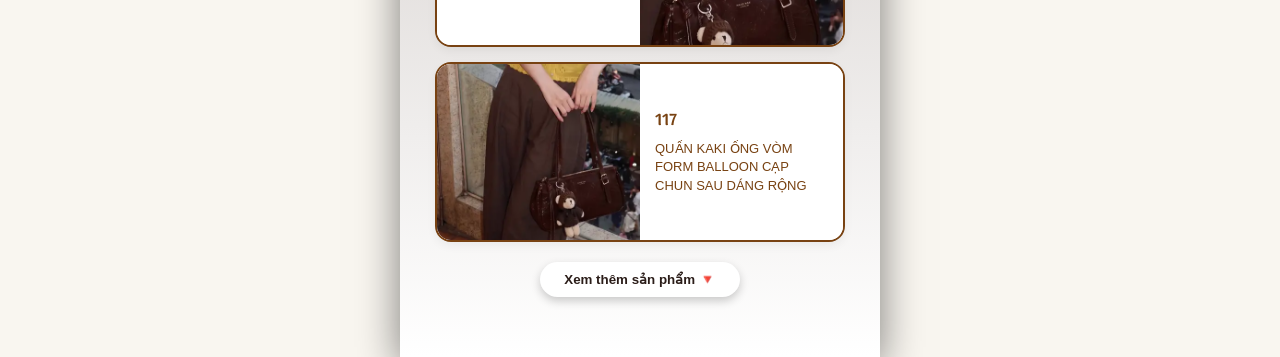
==== commit 174fd873: "cap nhat: index.html, link landing page.txt, products.json (+4 file)" ====
--- a/index.html
+++ b/index.html
@@ -9,8 +9,10 @@
     <!-- Thẻ tối ưu hiển thị khi share link lên mạng xã hội (og:image phải là URL đầy đủ) -->
     <meta property="og:title" content="Phạm Vũ Quỳnh Mây | Link Bio & Review">
     <meta property="og:description" content="Tổng hợp đồ xinh tui mặc, các nàng nhập mã để tìm đồ nha!">
-    <meta property="og:image" content="https://mayphamvuquynh-linkbio.github.io/linkbio/profile_phamvuquynhmay.jpg">
+    <meta property="og:image" content="https://www.phamvuquynhmay.id.vn/profile_phamvuquynhmay.jpg">
+    <meta property="og:url" content="https://www.phamvuquynhmay.id.vn/">
     <meta property="og:type" content="website">
+    <link rel="canonical" href="https://www.phamvuquynhmay.id.vn/">
     <meta property="og:locale" content="vi_VN">
 
     <!-- Favicon SVG màu trắng, không có vòng tròn nền -->
@@ -45,6 +47,11 @@
 <body>
     <!-- Khung chứa chính (position: relative được khai báo trong CSS) -->
     <div class="bio-container">
+        <!-- Dải nhắc: chỉ hiện khi khách mở trang trong trình duyệt của TikTok (xem showInAppTip trong script.js) -->
+        <div id="inAppTip" class="in-app-tip" role="note" hidden>
+            <span>💡 Mua hàng mượt hơn: bấm dấu <b>⋯</b> góc phải trên, chọn <b>mở trong trình duyệt</b> nha</span>
+            <button type="button" class="in-app-tip-close" aria-label="Đóng gợi ý">✕</button>
+        </div>
         <!-- 1. Ảnh bìa (Cover photo) -->
         <div class="cover-photo">
             <img src="cover.webp" alt="Ảnh bìa">
--- a/style.css
+++ b/style.css
@@ -30,28 +30,60 @@
     overflow-x: hidden;
 }
 
-body::before {
-    content: "";
-    position: fixed;
-    top: 0;
-    left: 0;
-    width: 100vw;
-    height: 100vh;
-    background-image: url('cover.webp');
-    background-position: center;
-    filter: blur(50px) brightness(1.4) saturate(1.3);
-    transform: scale(1.2);
-    z-index: -2;
-}
-body::after {
-    content: "";
-    position: fixed;
-    top: 0;
-    left: 0;
-    width: 100vw;
-    height: 100vh;
-    background: rgba(255, 255, 255, 0.4);
-    z-index: -1;
+/* Nền mờ chỉ nhìn thấy ở hai bên khung 480px, tức là trên máy tính/máy tính bảng.
+   Trên điện thoại khung phủ kín màn hình nên không thấy nền; bỏ nó đi để khỏi tốn GPU
+   (lớp làm mờ blur(50px) toàn màn hình rất nặng khi cuộn trên máy yếu). */
+@media (min-width: 481px) {
+    body::before {
+        content: "";
+        position: fixed;
+        top: 0;
+        left: 0;
+        width: 100vw;
+        height: 100vh;
+        background-image: url('cover.webp');
+        background-position: center;
+        filter: blur(50px) brightness(1.4) saturate(1.3);
+        transform: scale(1.2);
+        z-index: -2;
+    }
+    body::after {
+        content: "";
+        position: fixed;
+        top: 0;
+        left: 0;
+        width: 100vw;
+        height: 100vh;
+        background: rgba(255, 255, 255, 0.4);
+        z-index: -1;
+    }
+}
+
+/* Dải nhắc "mở trong trình duyệt" (chỉ hiện trong TikTok) */
+.in-app-tip {
+    display: flex;
+    align-items: center;
+    justify-content: space-between;
+    gap: 10px;
+    padding: 8px 12px;
+    background: #fff4d6;
+    color: #5a3a12;
+    font-size: 13px;
+    line-height: 1.4;
+}
+.in-app-tip[hidden] {
+    display: none;
+}
+.in-app-tip-close {
+    flex-shrink: 0;
+    border: none;
+    background: transparent;
+    color: #5a3a12;
+    font-size: 16px;
+    line-height: 1;
+    padding: 4px 6px;
+    cursor: pointer;
+    -webkit-tap-highlight-color: transparent;
 }
 
 /* Khung chính của trang Bio */
